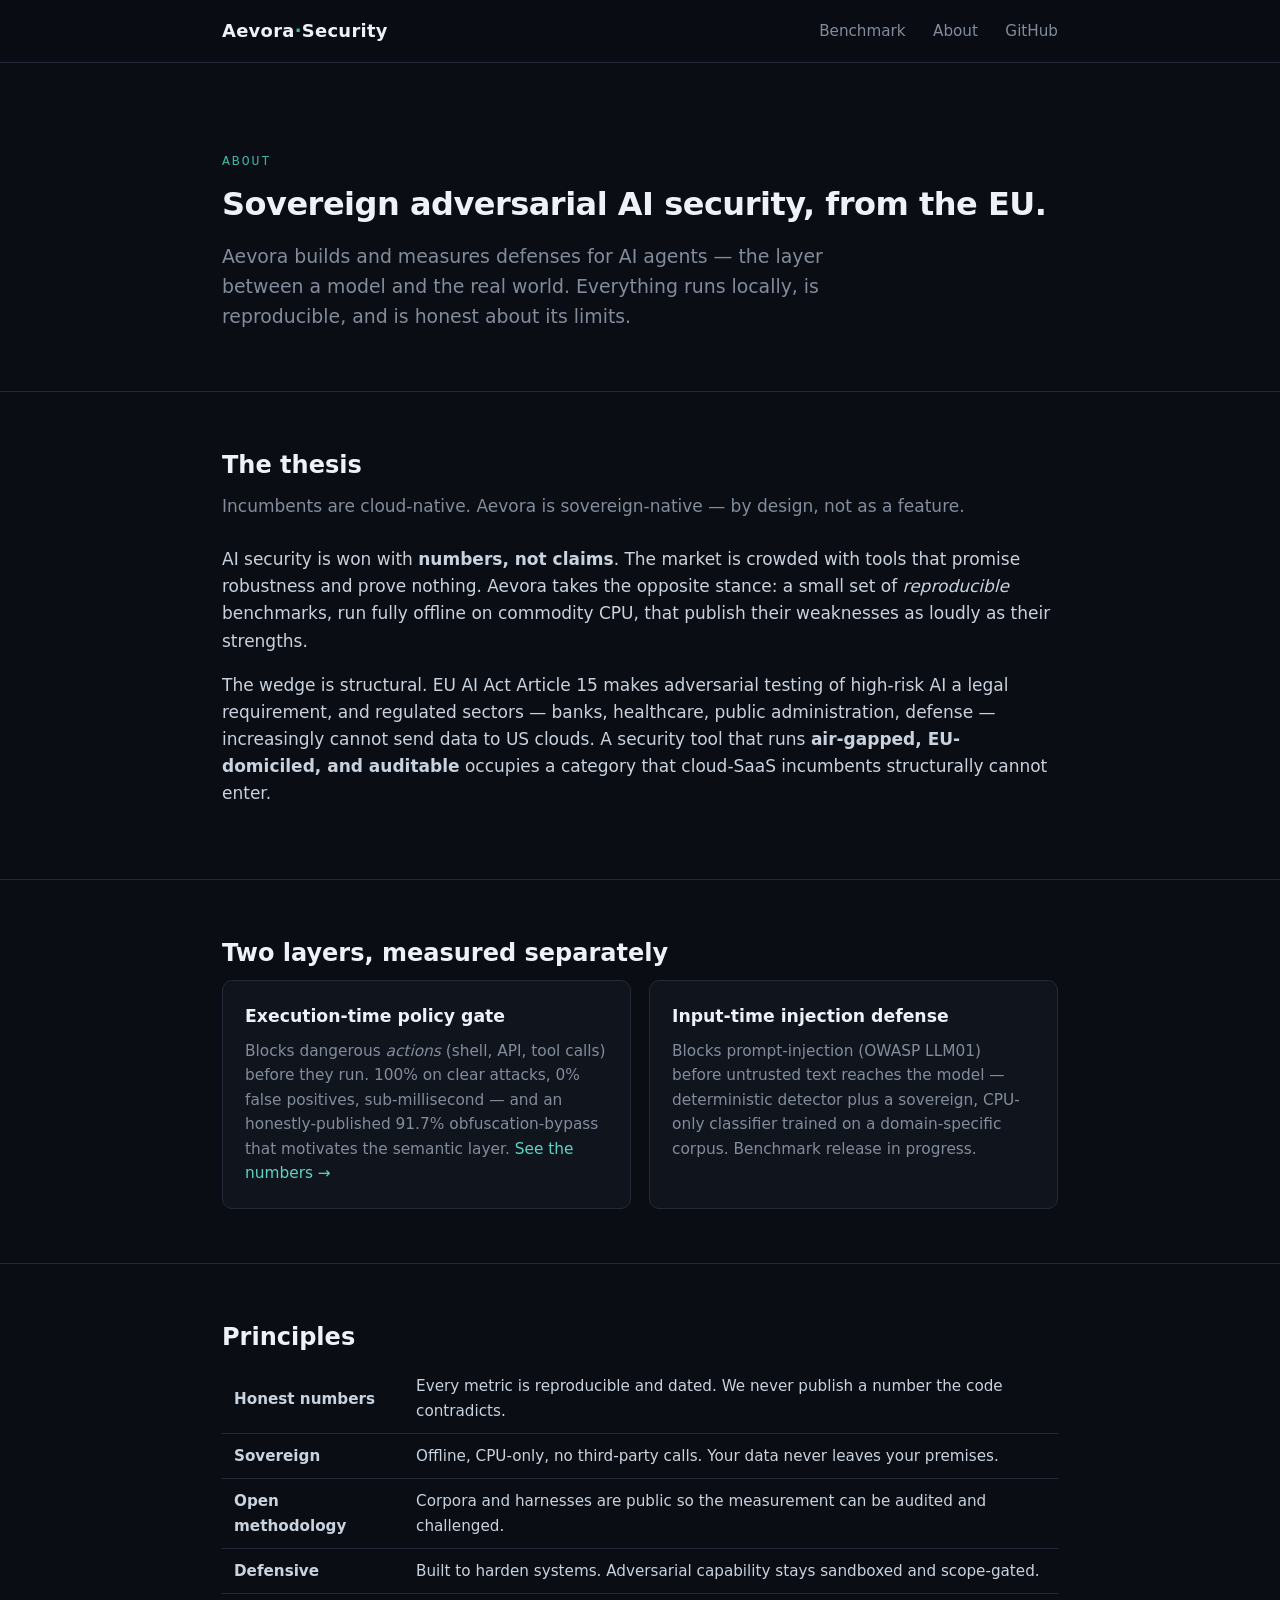
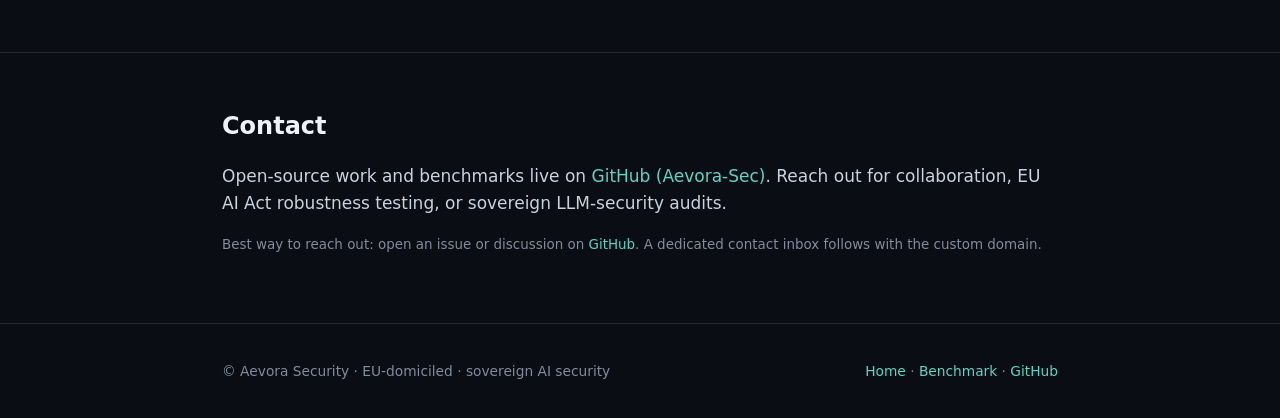
==== about.html @ acdc79f6 "feat: Aevora Security site skeleton (home, benchmark, about)" ====
<!DOCTYPE html>
<html lang="en">
<head>
<meta charset="utf-8">
<meta name="viewport" content="width=device-width, initial-scale=1">
<title>About — Aevora Security</title>
<meta name="description" content="Aevora Security: sovereign, EU-domiciled adversarial AI security. Two-layer LLM defense, self-improving, reproducible.">
<link rel="stylesheet" href="styles.css">
</head>
<body>

<header class="nav"><div class="wrap">
  <span class="brand">Aevora<b>·</b>Security</span>
  <nav>
    <a href="benchmark.html">Benchmark</a>
    <a href="about.html">About</a>
    <a href="https://github.com/Aevora-Sec">GitHub</a>
  </nav>
</div></header>

<section class="hero" style="padding-bottom:30px"><div class="wrap">
  <p class="kicker">About</p>
  <h1 style="font-size:2rem">Sovereign adversarial AI security, from the EU.</h1>
  <p class="lead">Aevora builds and measures defenses for AI agents — the layer between a model and the
  real world. Everything runs locally, is reproducible, and is honest about its limits.</p>
</div></section>

<section class="block"><div class="wrap">
  <h2>The thesis</h2>
  <p class="sub">Incumbents are cloud-native. Aevora is sovereign-native — by design, not as a feature.</p>
  <p>AI security is won with <strong>numbers, not claims</strong>. The market is crowded with tools that
  promise robustness and prove nothing. Aevora takes the opposite stance: a small set of <em>reproducible</em>
  benchmarks, run fully offline on commodity CPU, that publish their weaknesses as loudly as their strengths.</p>
  <p style="margin-top:14px">The wedge is structural. EU AI Act Article 15 makes adversarial testing of high-risk
  AI a legal requirement, and regulated sectors — banks, healthcare, public administration, defense — increasingly
  cannot send data to US clouds. A security tool that runs <strong>air-gapped, EU-domiciled, and auditable</strong>
  occupies a category that cloud-SaaS incumbents structurally cannot enter.</p>
</div></section>

<section class="block"><div class="wrap">
  <h2>Two layers, measured separately</h2>
  <div class="grid">
    <div class="card">
      <h3>Execution-time policy gate</h3>
      <p>Blocks dangerous <em>actions</em> (shell, API, tool calls) before they run. 100% on clear attacks,
      0% false positives, sub-millisecond — and an honestly-published 91.7% obfuscation-bypass that motivates
      the semantic layer. <a href="benchmark.html">See the numbers →</a></p>
    </div>
    <div class="card">
      <h3>Input-time injection defense</h3>
      <p>Blocks prompt-injection (OWASP LLM01) before untrusted text reaches the model — deterministic
      detector plus a sovereign, CPU-only classifier trained on a domain-specific corpus. Benchmark release in progress.</p>
    </div>
  </div>
</div></section>

<section class="block"><div class="wrap">
  <h2>Principles</h2>
  <table>
    <tr><td><strong>Honest numbers</strong></td><td>Every metric is reproducible and dated. We never publish a number the code contradicts.</td></tr>
    <tr><td><strong>Sovereign</strong></td><td>Offline, CPU-only, no third-party calls. Your data never leaves your premises.</td></tr>
    <tr><td><strong>Open methodology</strong></td><td>Corpora and harnesses are public so the measurement can be audited and challenged.</td></tr>
    <tr><td><strong>Defensive</strong></td><td>Built to harden systems. Adversarial capability stays sandboxed and scope-gated.</td></tr>
  </table>
</div></section>

<section class="block"><div class="wrap">
  <h2>Contact</h2>
  <p>Open-source work and benchmarks live on <a href="https://github.com/Aevora-Sec">GitHub (Aevora-Sec)</a>.
  Reach out for collaboration, EU AI Act robustness testing, or sovereign LLM-security audits.</p>
  <p class="note">Best way to reach out: open an issue or discussion on <a href="https://github.com/Aevora-Sec">GitHub</a>. A dedicated contact inbox follows with the custom domain.</p>
</div></section>

<footer><div class="wrap">
  <span>© Aevora Security · EU-domiciled · sovereign AI security</span>
  <span><a href="index.html">Home</a> · <a href="benchmark.html">Benchmark</a> · <a href="https://github.com/Aevora-Sec">GitHub</a></span>
</div></footer>

</body>
</html>
---- styles.css ----
/* Aevora Security — sovereign static site. No external fonts/CDNs (privacy + offline). */
:root{
  --bg:#0a0d13; --panel:#10141d; --panel-2:#161b26; --line:#222a38;
  --txt:#c9d2df; --muted:#828c9c; --bright:#eef2f8;
  --accent:#3fb6a8; --accent-2:#5fd3c4; --warn:#e0a44b; --bad:#e05d5d;
  --mono:ui-monospace,"Cascadia Code","JetBrains Mono",Consolas,monospace;
  --sans:system-ui,-apple-system,"Segoe UI",Roboto,Helvetica,Arial,sans-serif;
}
*{box-sizing:border-box}
html{scroll-behavior:smooth}
body{
  margin:0; background:var(--bg); color:var(--txt);
  font-family:var(--sans); line-height:1.6; font-size:17px;
  -webkit-font-smoothing:antialiased;
}
a{color:var(--accent-2); text-decoration:none}
a:hover{text-decoration:underline}
.wrap{max-width:880px; margin:0 auto; padding:0 22px}

/* nav */
header.nav{border-bottom:1px solid var(--line); position:sticky; top:0; background:rgba(10,13,19,.85); backdrop-filter:blur(8px); z-index:10}
.nav .wrap{display:flex; align-items:center; justify-content:space-between; height:62px}
.brand{font-weight:700; color:var(--bright); letter-spacing:.3px; font-size:1.12rem}
.brand b{color:var(--accent)}
.nav nav a{color:var(--muted); margin-left:22px; font-size:.95rem}
.nav nav a:hover{color:var(--bright); text-decoration:none}

/* hero */
.hero{padding:88px 0 56px; border-bottom:1px solid var(--line)}
.kicker{font-family:var(--mono); color:var(--accent); font-size:.82rem; letter-spacing:2px; text-transform:uppercase; margin:0 0 14px}
.hero h1{font-size:2.5rem; line-height:1.15; margin:0 0 18px; color:var(--bright); letter-spacing:-.5px}
.hero p.lead{font-size:1.18rem; color:var(--muted); max-width:660px; margin:0 0 30px}
.cta{display:inline-block; background:var(--accent); color:#06231f; font-weight:700; padding:12px 22px; border-radius:8px; font-size:.98rem}
.cta:hover{background:var(--accent-2); text-decoration:none}
.cta.ghost{background:transparent; border:1px solid var(--line); color:var(--txt); margin-left:10px}
.cta.ghost:hover{border-color:var(--accent); color:var(--bright)}

/* stat band */
.stats{display:grid; grid-template-columns:repeat(4,1fr); gap:14px; margin:42px 0 6px}
.stat{background:var(--panel); border:1px solid var(--line); border-radius:10px; padding:18px 16px; text-align:center}
.stat .n{font-family:var(--mono); font-size:1.9rem; color:var(--bright); font-weight:700}
.stat .n.good{color:var(--accent-2)} .stat .n.warn{color:var(--warn)}
.stat .l{font-size:.8rem; color:var(--muted); margin-top:6px; letter-spacing:.3px}
.note{font-size:.84rem; color:var(--muted); margin-top:14px}

/* sections */
section.block{padding:54px 0; border-bottom:1px solid var(--line)}
section.block h2{font-size:1.5rem; color:var(--bright); margin:0 0 8px}
section.block .sub{color:var(--muted); margin:0 0 26px}
.grid{display:grid; grid-template-columns:1fr 1fr; gap:18px}
.card{background:var(--panel); border:1px solid var(--line); border-radius:10px; padding:22px}
.card h3{margin:0 0 8px; color:var(--bright); font-size:1.08rem}
.card h3 .tag{font-family:var(--mono); font-size:.7rem; color:var(--accent); border:1px solid var(--line); border-radius:5px; padding:2px 7px; margin-left:8px; vertical-align:middle}
.card p{margin:0; color:var(--muted); font-size:.96rem}

/* tables + code */
table{width:100%; border-collapse:collapse; margin:8px 0 4px; font-size:.95rem}
th,td{text-align:left; padding:10px 12px; border-bottom:1px solid var(--line)}
th{color:var(--muted); font-weight:600; font-size:.82rem; letter-spacing:.4px; text-transform:uppercase}
td.mono,.mono{font-family:var(--mono)}
td .good{color:var(--accent-2); font-weight:700}
td .warn{color:var(--warn); font-weight:700}
pre{background:#0c1017; border:1px solid var(--line); border-radius:8px; padding:16px; overflow:auto; font-family:var(--mono); font-size:.9rem; color:var(--txt)}
code{font-family:var(--mono); background:var(--panel-2); border:1px solid var(--line); border-radius:4px; padding:1px 6px; font-size:.88em}
pre code{background:none; border:none; padding:0}
blockquote{border-left:3px solid var(--accent); margin:18px 0; padding:6px 18px; color:var(--muted); background:var(--panel)}

/* footer */
footer{padding:36px 0; color:var(--muted); font-size:.86rem}
footer .wrap{display:flex; justify-content:space-between; flex-wrap:wrap; gap:10px}

@media(max-width:680px){
  .hero h1{font-size:1.9rem}
  .stats{grid-template-columns:repeat(2,1fr)}
  .grid{grid-template-columns:1fr}
  .nav nav a{margin-left:14px}
}
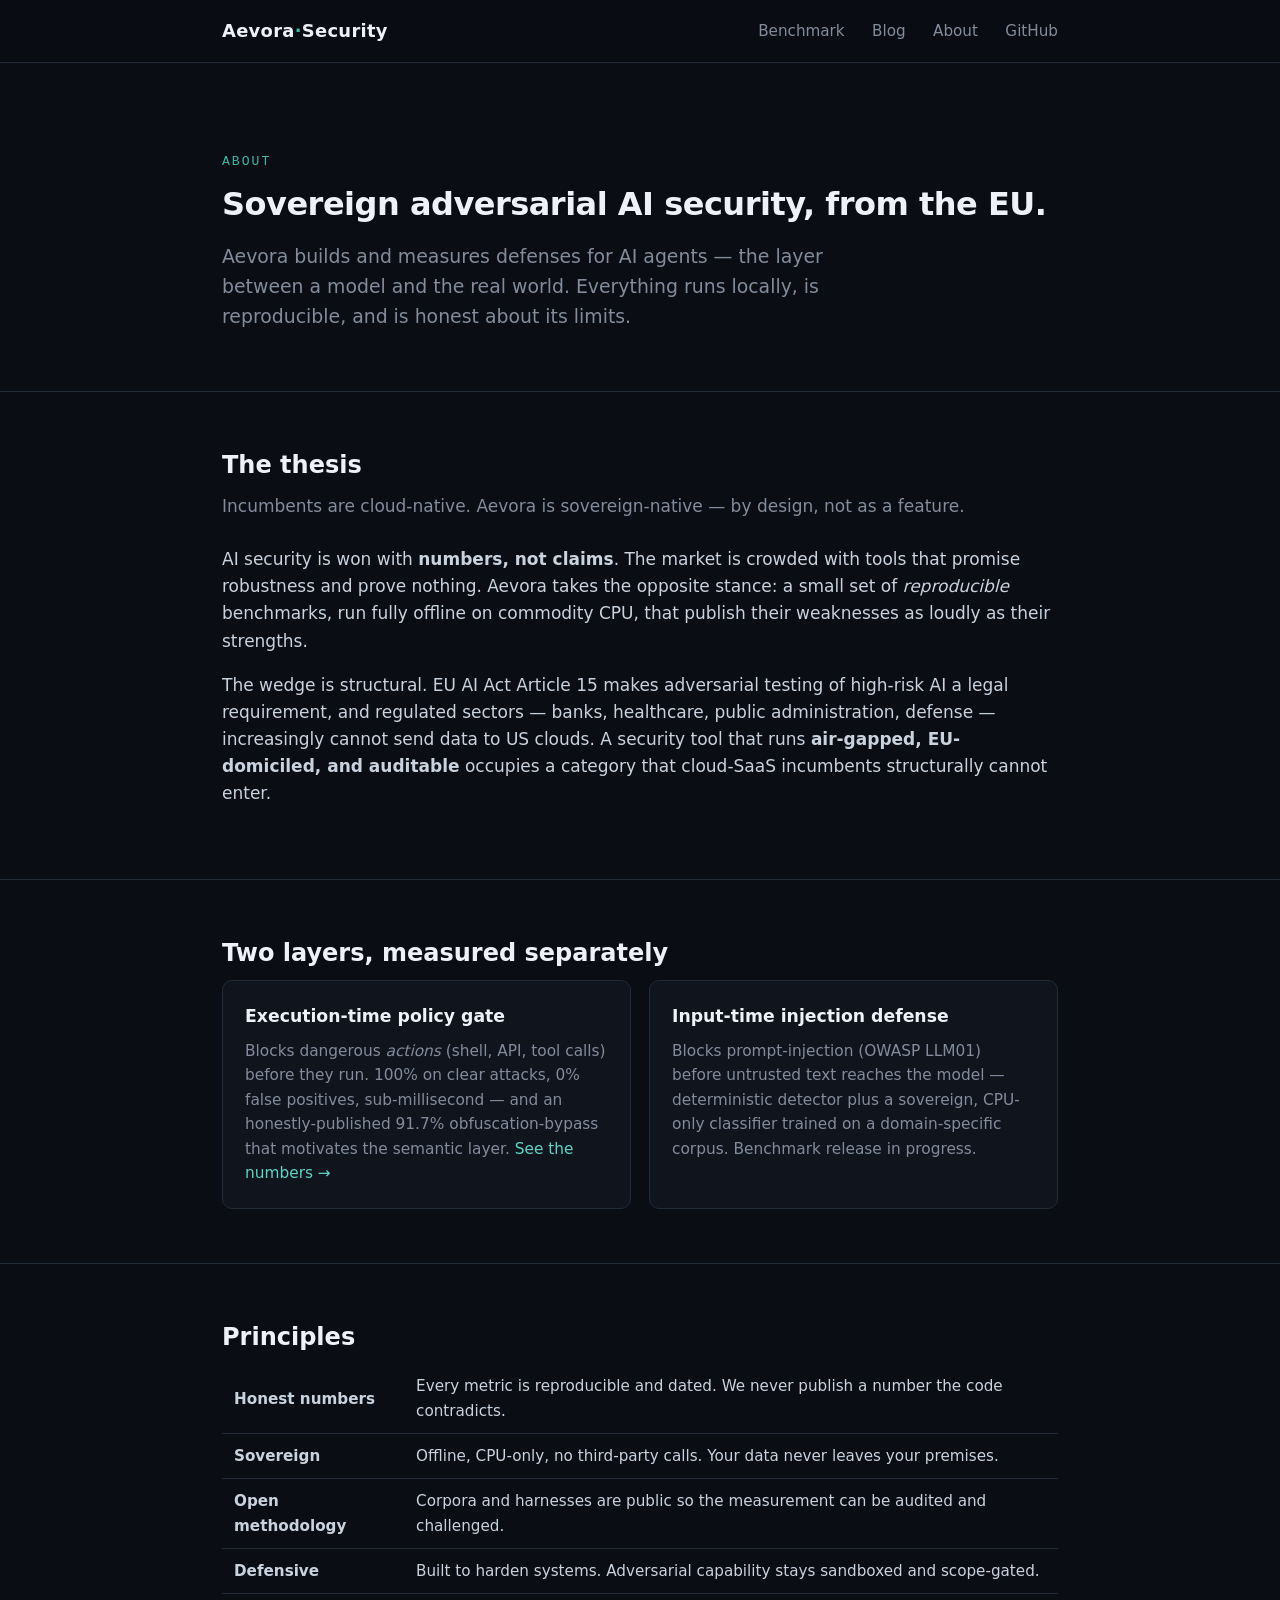
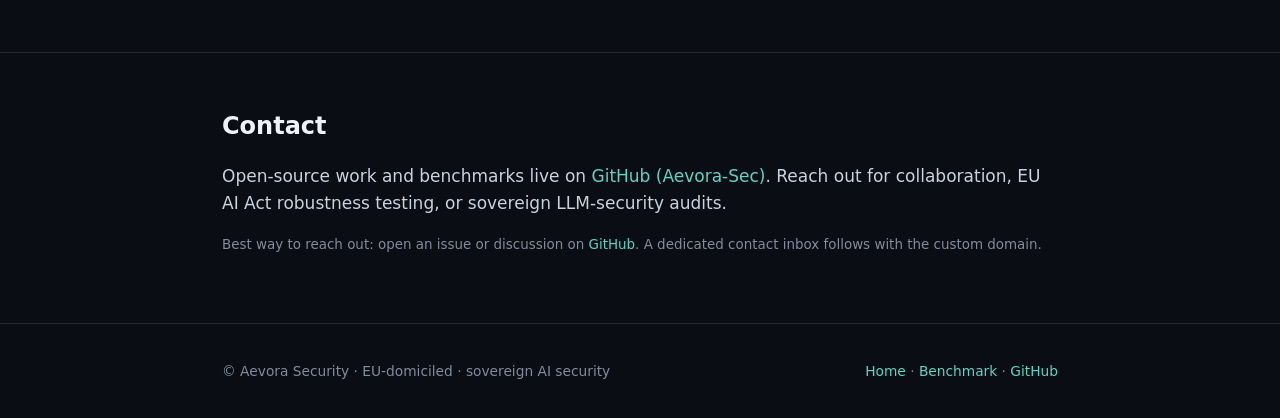
==== commit 6ca82655: "feat: add blog + first article (benchmark caught three bugs)" ====
--- a/about.html
+++ b/about.html
@@ -13,6 +13,7 @@
   <span class="brand">Aevora<b>·</b>Security</span>
   <nav>
     <a href="benchmark.html">Benchmark</a>
+    <a href="blog.html">Blog</a>
     <a href="about.html">About</a>
     <a href="https://github.com/Aevora-Sec">GitHub</a>
   </nav>
